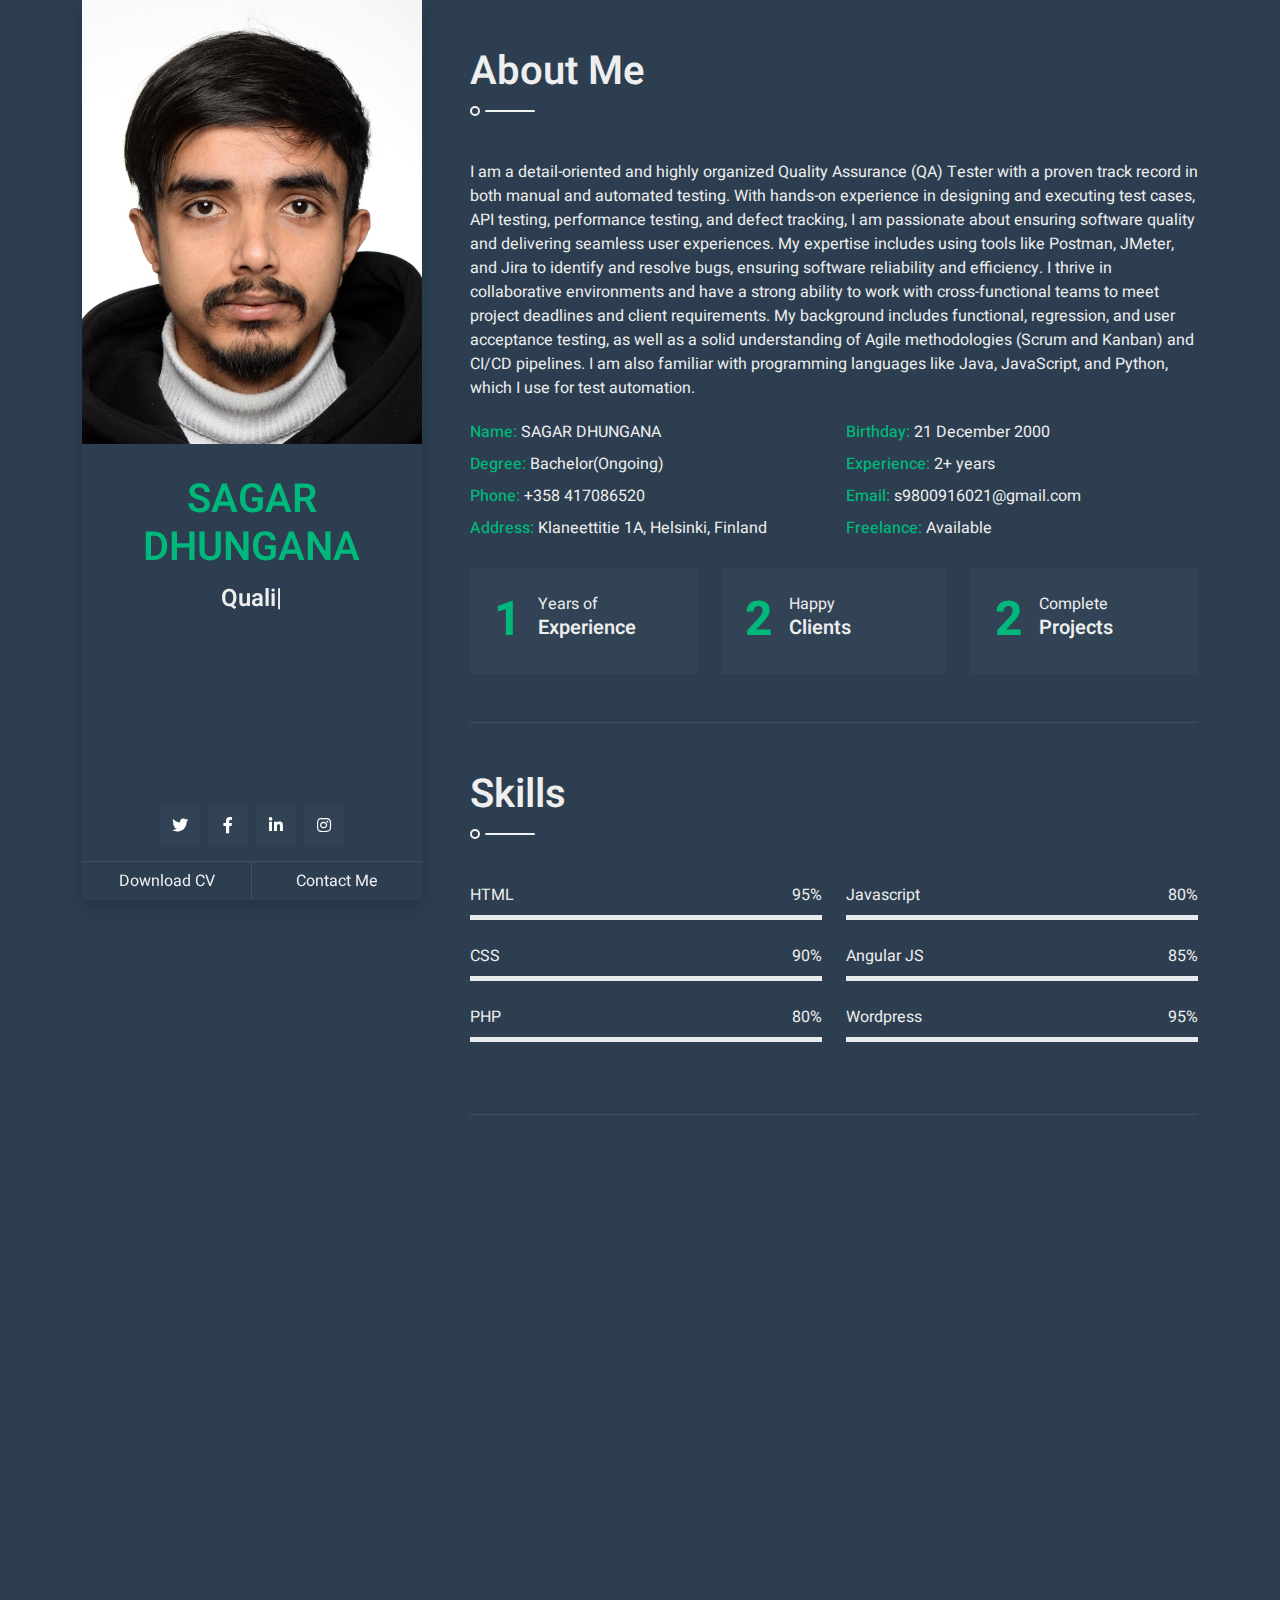
==== index.html @ ce271935 "added work files to repo" ====
<!DOCTYPE html>
<html lang="en">
    <head>
        <met#aeb3b8et="utf-8">
        <title>SAGAR DHUNGANA</title>
        <meta content="width=device-width, initial-scale=1.0" name="viewport">
        <meta content="Free Website Template" name="keywords">
        <meta content="Free Website Template" name="description">

        <!-- Favicon -->
        <link href="img/favicon.ico" rel="icon">

        <!-- Google Web Fonts -->
        <link rel="preconnect" href="https://fonts.googleapis.com">
        <link rel="preconnect" href="https://fonts.gstatic.com" crossorigin>
        <link href="https://fonts.googleapis.com/css2?family=Heebo:wght@300;400;500;600;700&display=swap" rel="stylesheet">

        <!-- Icon Font Stylesheet -->
        <link href="https://cdnjs.cloudflare.com/ajax/libs/font-awesome/5.10.0/css/all.min.css" rel="stylesheet">
        <link href="https://cdn.jsdelivr.net/npm/bootstrap-icons@1.4.1/font/bootstrap-icons.css" rel="stylesheet">

        <!-- Libraries Stylesheet -->
        <link href="lib/owlcarousel/assets/owl.carousel.min.css" rel="stylesheet">
        <link href="lib/lightbox/css/lightbox.min.css" rel="stylesheet">
        <link href="lib/animate/animate.min.css" rel="stylesheet">

        <!-- Customized Bootstrap Stylesheet -->
        <link href="css/bootstrap.min.css" rel="stylesheet">

        <!-- Template Stylesheet -->
        <link href="css/style.css" rel="stylesheet">
    </head>

    <body>
        <!-- Spinner Start -->
        <div id="spinner" class="show bg-white position-fixed translate-middle w-100 vh-100 top-50 start-50 d-flex align-items-center justify-content-center">
            <div class="spinner-border text-primary" style="width: 3rem; height: 3rem;" role="status">
                <span class="sr-only">Loading...</span>
            </div>
        </div>
        <!-- Spinner End -->

        <div class="container">
            <div class="row g-5">
                <div class="col-lg-4 sticky-lg-top vh-100">
                    <div class="d-flex flex-column h-100 text-center overflow-auto shadow">
                        <img class="w-100 img-fluid mb-4" src="img/profile.jpg" alt="Image">
                        <h1 class="text-primary mt-2">SAGAR DHUNGANA</h1>
                        <div class="mb-4" style="height: 22px;">
                            <h4 class="typed-text-output d-inline-block text-light"></h4>
                            <div class="typed-text d-none">Quality Analyst, Quality Assuarance Tester, Videographer, Photographer,Video Editor</div>
                        </div>
                        <div class="d-flex justify-content-center mt-auto mb-3">
                            <a class="btn btn-secondary btn-square mx-1" href="#"><i class="fab fa-twitter"></i></a>
                            <a class="btn btn-secondary btn-square mx-1" href="#"><i class="fab fa-facebook-f"></i></a>
                            <a class="btn btn-secondary btn-square mx-1" href="#"><i class="fab fa-linkedin-in"></i></a>
                            <a class="btn btn-secondary btn-square mx-1" href="#"><i class="fab fa-instagram"></i></a>
                        </div>
                        <div class="d-flex align-items-end justify-content-between border-top">
                            <a href="https://drive.google.com/file/d/1ozjaH4yFhE72iXzm7PoNqopV8QDd9-i9/view?usp=drive_link" class="btn w-50 border-end">Download CV</a>
                            <a href="#contact" class="btn w-50 btn-scroll">Contact Me</a>
                        </div>
                    </div>
                </div>
                <div class="col-lg-8">
                    <!-- About Start -->
                    <section class="py-5 border-bottom wow fadeInUp" data-wow-delay="0.1s">
                        <h1 class="title pb-3 mb-5">About Me</h1>
                        <p>I am a detail-oriented and highly organized Quality Assurance (QA) Tester with a proven track record in both manual and automated testing. With hands-on experience in designing and executing test cases, API testing, performance testing, and defect tracking, I am passionate about ensuring software quality and delivering seamless user experiences. My expertise includes using tools like Postman, JMeter, and Jira to identify and resolve bugs, ensuring software reliability and efficiency.

                            I thrive in collaborative environments and have a strong ability to work with cross-functional teams to meet project deadlines and client requirements. My background includes functional, regression, and user acceptance testing, as well as a solid understanding of Agile methodologies (Scrum and Kanban) and CI/CD pipelines. I am also familiar with programming languages like Java, JavaScript, and Python, which I use for test automation.                        
                            <div class="row mb-4">
                            <div class="col-sm-6 py-1">
                                <span class="fw-medium text-primary">Name:</span> SAGAR DHUNGANA
                            </div>
                            <div class="col-sm-6 py-1">
                                <span class="fw-medium text-primary">Birthday:</span> 21 December 2000
                            </div>
                            <div class="col-sm-6 py-1">
                                <span class="fw-medium text-primary">Degree:</span> Bachelor(Ongoing)
                            </div>
                            <div class="col-sm-6 py-1">
                                <span class="fw-medium text-primary">Experience:</span> 2+ years
                            </div>
                            <div class="col-sm-6 py-1">
                                <span class="fw-medium text-primary">Phone:</span> +358 417086520
                            </div>
                            <div class="col-sm-6 py-1">
                                <span class="fw-medium text-primary">Email:</span> s9800916021@gmail.com
                            </div>
                            <div class="col-sm-6 py-1">
                                <span class="fw-medium text-primary">Address:</span> Klaneettitie 1A, Helsinki, Finland
                            </div>
                            <div class="col-sm-6 py-1">
                                <span class="fw-medium text-primary">Freelance:</span> Available
                            </div>
                        </div>
                        <div class="row g-4">
                            <div class="col-md-4 col-lg-6 col-xl-4">
                                <div class="d-flex bg-secondary p-4">
                                    <h1 class="flex-shrink-0 display-5 text-primary mb-0" data-toggle="counter-up">2</h1>
                                    <div class="ps-3">
                                        <p class="mb-0">Years of</p>
                                        <h5 class="mb-0">Experience</h5>
                                    </div>
                                </div>
                            </div>
                            <div class="col-md-4 col-lg-6 col-xl-4">
                                <div class="d-flex bg-secondary p-4">
                                    <h1 class="flex-shrink-0 display-5 text-primary mb-0" data-toggle="counter-up">5</h1>
                                    <div class="ps-3">
                                        <p class="mb-0">Happy</p>
                                        <h5 class="mb-0">Clients</h5>
                                    </div>
                                </div>
                            </div>
                            <div class="col-md-4 col-lg-6 col-xl-4">
                                <div class="d-flex bg-secondary p-4">
                                    <h1 class="flex-shrink-0 display-5 text-primary mb-0" data-toggle="counter-up">5</h1>
                                    <div class="ps-3">
                                        <p class="mb-0">Complete</p>
                                        <h5 class="mb-0">Projects</h5>
                                    </div>
                                </div>
                            </div>
                        </div>
                    </section>
                    <!-- About End -->

                    <!-- Skills Start -->
                    <section class="py-5 border-bottom wow fadeInUp" data-wow-delay="0.1s">
                        <h1 class="title pb-3 mb-5">Skills</h1>
                        <div class="row">
                            <div class="col-sm-6">
                                <div class="skill mb-4">
                                    <div class="d-flex justify-content-between">
                                        <p class="mb-2">HTML</p>
                                        <p class="mb-2">95%</p>
                                    </div>
                                    <div class="progress">
                                        <div class="progress-bar bg-primary" role="progressbar" aria-valuenow="95" aria-valuemin="0" aria-valuemax="100"></div>
                                    </div>
                                </div>
                                <div class="skill mb-4">
                                    <div class="d-flex justify-content-between">
                                        <p class="mb-2">CSS</p>
                                        <p class="mb-2">90%</p>
                                    </div>
                                    <div class="progress">
                                        <div class="progress-bar bg-warning" role="progressbar" aria-valuenow="85" aria-valuemin="0" aria-valuemax="100"></div>
                                    </div>
                                </div>
                                <div class="skill mb-4">
                                    <div class="d-flex justify-content-between">
                                        <p class="mb-2">PHP</p>
                                        <p class="mb-2">80%</p>
                                    </div>
                                    <div class="progress">
                                        <div class="progress-bar bg-danger" role="progressbar" aria-valuenow="90" aria-valuemin="0" aria-valuemax="100"></div>
                                    </div>
                                </div>
                            </div>
                            <div class="col-sm-6">
                                <div class="skill mb-4">
                                    <div class="d-flex justify-content-between">
                                        <p class="mb-2">Javascript</p>
                                        <p class="mb-2">80%</p>
                                    </div>
                                    <div class="progress">
                                        <div class="progress-bar bg-danger" role="progressbar" aria-valuenow="90" aria-valuemin="0" aria-valuemax="100"></div>
                                    </div>
                                </div>
                                <div class="skill mb-4">
                                    <div class="d-flex justify-content-between">
                                        <p class="mb-2">Angular JS</p>
                                        <p class="mb-2">85%</p>
                                    </div>
                                    <div class="progress">
                                        <div class="progress-bar bg-success" role="progressbar" aria-valuenow="95" aria-valuemin="0" aria-valuemax="100"></div>
                                    </div>
                                </div>
                                <div class="skill mb-4">
                                    <div class="d-flex justify-content-between">
                                        <p class="mb-2">Wordpress</p>
                                        <p class="mb-2">95%</p>
                                    </div>
                                    <div class="progress">
                                        <div class="progress-bar bg-info" role="progressbar" aria-valuenow="85" aria-valuemin="0" aria-valuemax="100"></div>
                                    </div>
                                </div>
                            </div>
                        </div>
                    </section>
                    <!-- Skills End -->

                    <!-- Expericence Start -->
                    <section class="py-5 wow fadeInUp" data-wow-delay="0.1s">
                        <h1 class="title pb-3 mb-5">Expericence</h1>
                        <div class="border-start border-2 border-light pt-2 ps-5">
                            <div class="position-relative mb-4">
                                <span class="bi bi-arrow-right fs-4 text-light position-absolute" style="top: -5px; left: -50px;"></span>
                                <h5 class="mb-1">Quality Assuarance Tester</h5>
                                <p class="mb-2">Velocis Core | <small>Mar 2024 - Feb 2025</small></p>
                                <p>Designed and executed detailed test cases to ensure software functionality and performance, conducting manual testing to identify bugs, usability issues, and inconsistencies. Performed API testing using Postman for seamless backend integration and conducted performance testing with JMeter to assess system reliability and efficiency. Documented and tracked defects using Jira, collaborating with developers for resolution while performing functional, regression, and user acceptance testing. Ensured adherence to quality standards, project deadlines, and client requirements to deliver high-quality software solutions.                            </div>
                            <div class="position-relative mb-4">
                                <span class="bi bi-arrow-right fs-4 text-light position-absolute" style="top: -5px; left: -50px;"></span>
                                <h5 class="mb-1">QA Trainee</h5>
                                <p class="mb-2">Softmind Technologies | <small>Oct 2023 - Jan 2024</small></p>
                                <p>Assisted in manual and automated testing of web and mobile applications by designing and executing test cases to identify software defects and ensure quality standards. Collaborated with developers to report and troubleshoot bugs using issue-tracking tools while performing functional, regression, and usability testing to enhance user experience. Documented test results, defects, and improvements to optimize software performance and gained hands-on experience with various testing tools and methodologies. Ensured compliance with software testing standards and best practices to deliver reliable and high-quality applications.                            </div>
                            <div class="position-relative mb-4">
                                <span class="bi bi-arrow-right fs-4 text-light position-absolute" style="top: -5px; left: -50px;"></span>
                                <h5 class="mb-1">Enumerator</h5>
                                <p class="mb-2">Biratnagar Municipality Office, Biratnagar, Nepal | <small>Feb 2022 - Jul 2022</small></p>
                                <p>Conducted in-person and phone interviews with over 1,000 respondents for data collection, ensuring accurate entry into electronic databases while performing data cleaning and validation. Carried out quality checks to identify and rectify inconsistencies in collected data, enhancing overall data integrity. Additionally, prepared detailed field reports and presented key findings to project managers and stakeholders to support informed decision-making.                            </div>
                        </div>
                    </section>
                    <!-- Expericence End -->

                   

                    <!-- Services Start -->
                    <section class="py-5 border-bottom wow fadeInUp" data-wow-delay="0.1s">
                        <h1 class="title pb-3 mb-5">Services</h1>
                        <div class="row g-4">
                            <div class="col-md-6">
                                <div class="service-item">
                                    <i class="fa fa-2x fa-laptop-code mx-auto mb-4"></i>
                                    <h5 class="mb-2">Quality Analysis</h5>
                                    <p class="mb-0">I offer comprehensive software testing to ensure your applications run smoothly and efficiently. Using Postman, I conduct API testing to verify seamless backend integration. With JMeter, I perform performance testing to assess system reliability under different loads. Additionally, I provide manual and automated testing to identify bugs, ensure functionality, and enhance user experience. Let me help you deliver high-quality, error-free software! 🚀                                </div>
                            </div>
                            
                            <div class="col-md-6">
                                <div class="service-item">
                                    <i class="fa fa-2x fa-search mx-auto mb-4"></i>
                                    <h5 class="mb-2">SEO Services</h5>
                                    <p class="mb-0">  Boost your online visibility and drive more traffic with my SEO services. I optimize your website for search engines, improving rankings through keyword research, on-page and off-page SEO, technical SEO, and content optimization. By enhancing site speed, mobile responsiveness, and user experience, I help your business attract the right audience and achieve long-term success. Let’s elevate your online presence and grow your brand! 🚀                               </div>
                            </div>
                            <div class="col-md-6">
                                <div class="service-item">
                                    <i class="fa fa-2x fa-edit mx-auto mb-4"></i>
                                    <h5 class="mb-2">Content Creation</h5>
                                    <p class="mb-0">Engage your audience with high-quality, compelling content tailored to your brand. I offer blog writing, website content, social media posts, and SEO-friendly articles that capture attention and drive engagement. Whether you need informative articles, creative copy, or persuasive marketing content, I craft words that resonate with your audience and boost your online presence. Let’s create content that stands out! 🚀 </div>
                            </div>
                        </div>
                    </section>
                    <!-- Services End -->

                    <!-- Portfolio Start -->
                    <section class="py-5 border-bottom wow fadeInUp" data-wow-delay="0.1s">
                        <h1 class="title pb-3 mb-5">Portfolio</h1>
                        <div class="row">
                            <div class="col-12">
                                <div class="row">
                                    <div class="col-12 text-center mb-2">
                                        <ul class="list-inline mb-4" id="portfolio-flters">
                                            <li class="btn btn-secondary active"  data-filter="*"><i class="fa fa-star me-2"></i>All</li>
                                            <li class="btn btn-secondary" data-filter=".first"><i class="fa fa-laptop-code me-2"></i>Mobile Testing</li>
                                            <li class="btn btn-secondary" data-filter=".second"><i class="fa fa-mobile-alt me-2"></i>Content Creation</li>
                                        </ul>
                                    </div>
                                </div>
                                <div class="row portfolio-container">
                                    <div class="col-md-6 mb-4 portfolio-item first">
                                        <div class="position-relative overflow-hidden mb-2">
                                            <img class="img-fluid w-100" src="img/portfolio-1.jpg" alt="">
                                            <div class="portfolio-btn d-flex align-items-center justify-content-center">
                                                <a href="img/portfolio-1.jpg" data-lightbox="portfolio">
                                                    <i class="bi bi-plus text-light"></i>
                                                </a>
                                            </div>
                                        </div>
                                    </div>
                                    <div class="col-md-6 mb-4 portfolio-item second">
                                        <div class="position-relative overflow-hidden mb-2">
                                            <img class="img-fluid w-100" src="img/portfolio-2.jpg" alt="">
                                            <div class="portfolio-btn d-flex align-items-center justify-content-center">
                                                <a href="img/portfolio-2.jpg" data-lightbox="portfolio">
                                                    <i class="bi bi-plus text-light"></i>
                                                </a>
                                            </div>
                                        </div>
                                    </div>
                                    <div class="col-md-6 mb-4 portfolio-item first">
                                        <div class="position-relative overflow-hidden mb-2">
                                            <img class="img-fluid w-100" src="img/portfolio-3.jpg" alt="">
                                            <div class="portfolio-btn d-flex align-items-center justify-content-center">
                                                <a href="img/portfolio-3.jpg" data-lightbox="portfolio">
                                                    <i class="bi bi-plus text-light"></i>
                                                </a>
                                            </div>
                                        </div>
                                    </div>
                                    <div class="col-md-6 mb-4 portfolio-item second">
                                        <div class="position-relative overflow-hidden mb-2">
                                            <img class="img-fluid w-100" src="img/portfolio-4.jpg" alt="">
                                            <div class="portfolio-btn d-flex align-items-center justify-content-center">
                                                <a href="img/portfolio-4.jpg" data-lightbox="portfolio">
                                                    <i class="bi bi-plus text-light"></i>
                                                </a>
                                            </div>
                                        </div>
                                    </div>
                                </div>
                            </div>
                        </div>
                    </section>
                    <!-- Portfolio End -->

                   
                    <!-- Contact Start -->
<section class="py-5 wow fadeInUp" data-wow-delay="0.1s" id="contact">
    <h1 class="title pb-3 mb-5 text-white">Contact Me</h1>
    <p class="mb-4 text-light">Feel free to reach out to me. I will get back to you as soon as possible.</p>
    <div id="responseMessage"></div> <!-- Response Message -->
    <form id="contactForm">
        <div class="row g-3">
            <div class="col-md-6">
                <div class="form-floating">
                    <input type="text" class="form-control border-0 bg-secondary text-white" id="name" placeholder="Your Name" required>
                    <label for="name" class="text-light">Your Name</label>
                </div>
            </div>
            <div class="col-md-6">
                <div class="form-floating">
                    <input type="email" class="form-control border-0 bg-secondary text-white" id="email" placeholder="Your Email" required>
                    <label for="email" class="text-light">Your Email</label>
                </div>
            </div>
            <div class="col-12">
                <div class="form-floating">
                    <input type="text" class="form-control border-0 bg-secondary text-white" id="subject" placeholder="Subject" required>
                    <label for="subject" class="text-light">Subject</label>
                </div>
            </div>
            <div class="col-12">
                <div class="form-floating">
                    <textarea class="form-control border-0 bg-secondary text-white" placeholder="Leave a message here" id="message" style="height: 200px" required></textarea>
                    <label for="message" class="text-light">Message</label>
                </div>
            </div>
            <div class="col-12">
                <button class="btn btn-primary w-100 py-3" type="submit">Send Message</button>
            </div>
        </div>
    </form>
</section>
<!-- Contact End -->

<!--to be pasted here-->
<script>
    // 🔥 Initialize Firebase
    firebase.initializeApp(firebaseConfig);
    // ✅ Handle Form Submission
    document.getElementById("contactForm").addEventListener("submit", function (event) {
        event.preventDefault();

        let name = document.getElementById("name").value.trim();
        let email = document.getElementById("email").value.trim();
        let subject = document.getElementById("subject").value.trim();
        let message = document.getElementById("message").value.trim();

        if (!name || !email || !subject || !message) {
            document.getElementById("responseMessage").innerHTML = '<div class="alert alert-danger">All fields are required!</div>';
            return;
        }

        db.collection("messages").add({
            name: name,
            email: email,
            subject: subject,
            message: message,
            timestamp: firebase.firestore.FieldValue.serverTimestamp()
        })
        .then(() => {
            document.getElementById("responseMessage").innerHTML = '<div class="alert alert-success">Message sent successfully!</div>';
            document.getElementById("contactForm").reset(); // Clear form
        })
        .catch(error => {
            console.error("Error sending message:", error);
            document.getElementById("responseMessage").innerHTML = '<div class="alert alert-danger">Error sending message. Try again!</div>';
        });
    });
</script>


                    <!-- Footer Start -->
                    <section class="wow fadeIn" data-wow-delay="0.1s">
                        <div class="bg-secondary text-light text-center p-5">
                            <div class="d-flex justify-content-center mb-4">
                                <a class="btn btn-dark btn-square mx-1" href="#"><i class="fab fa-twitter"></i></a>
                                <a class="btn btn-dark btn-square mx-1" href="#"><i class="fab fa-facebook-f"></i></a>
                                <a class="btn btn-dark btn-square mx-1" href="#"><i class="fab fa-linkedin-in"></i></a>
                                <a class="btn btn-dark btn-square mx-1" href="https://www.instagram.com/sagardhungana944/"><i class="fab fa-instagram"></i></a>
                            </div>
                            <div class="d-flex justify-content-center mb-3">
                                <a class="text-light px-3 border-end" href="privacy.html">Privacy</a>
                                <a class="text-light px-3 border-end" href="terms.html">Terms</a>
                                <a class="text-light px-3 border-end" href="faqs.html">FAQs</a>
                                <a class="text-light px-3" href="help.html">Help</a>
                            </div>
							
							<p class="m-0">&copy; All Rights Reserved. Designed by <a href="https://sagardhungana988.com.np">Sagar Dhungana</a></p>
                        </div>
                    </section>
                    <!-- Footer End -->
                </div>
            </div>
        </div>

        
        <!-- Back to Top -->
        <a href="#" class="back-to-top"><i class="fa fa-angle-double-up"></i></a>
        
        <!-- JavaScript Libraries -->
        <script src="https://code.jquery.com/jquery-3.4.1.min.js"></script>
        <script src="https://stackpath.bootstrapcdn.com/bootstrap/4.4.1/js/bootstrap.bundle.min.js"></script>
        <script src="lib/wow/wow.min.js"></script>
        <script src="lib/typed/typed.min.js"></script>
        <script src="lib/easing/easing.min.js"></script>
        <script src="lib/waypoints/waypoints.min.js"></script>
        <script src="lib/counterup/counterup.min.js"></script>
        <script src="lib/owlcarousel/owl.carousel.min.js"></script>
        <script src="lib/isotope/isotope.pkgd.min.js"></script>
        <script src="lib/lightbox/js/lightbox.min.js"></script>

        <!-- Contact Javascript File -->
        <script src="mail/jqBootstrapValidation.min.js"></script>
        <script src="mail/contact.js"></script>

        <!-- Template Javascript -->
        <script src="js/main.js"></script>
    </body>
</html>
---- css/style.css ----
/********** Template CSS **********/
:root {
  --primary: #00B87B;
  --secondary: #314355;
  --light: #F2F2F2;
  --dark: #2C3E50;
}

#spinner {
  opacity: 0;
  visibility: hidden;
  transition: opacity .5s ease-out, visibility 0s linear .5s;
  z-index: 99999;
}

#spinner.show {
  transition: opacity .5s ease-out, visibility 0s linear 0s;
  visibility: visible;
  opacity: 1;
}

@media (max-width: 991.98px) {
  .sticky-lg-top.vh-100 {
    height: 100% !important;
  }
}

.fw-semi-bold {
  font-weight: 600;
}

.fw-medium {
  font-weight: 500;
}

.btn-square {
  width: 40px;
  height: 40px;
}

.btn-sm-square {
  width: 30px;
  height: 30px;
}

.btn-lg-square {
  width: 50px;
  height: 50px;
}

.btn-square,
.btn-sm-square,
.btn-lg-square {
  padding: 0;
  display: flex;
  align-items: center;
  justify-content: center;
}

.btn.btn-primary {
  color: #FFFFFF;
}

.typed-cursor {
  font-size: 25px;
  color: var(--light);
}

.back-to-top {
  position: fixed;
  display: none;
  width: 30px;
  height: 30px;
  text-align: center;
  line-height: 1;
  font-size: 30px;
  right: 30px;
  bottom: 30px;
  transition: background 0.5s;
  z-index: 11;
}

.back-to-top i {
  color: var(--primary);
}

.back-to-top i:hover {
  color: var(--dark);
}

.back-to-top {
  -webkit-animation: action 1s infinite alternate;
  animation: action 1s infinite alternate;
}

@-webkit-keyframes action {
  0% {
    transform: translateY(0);
  }

  100% {
    transform: translateY(-15px);
  }
}

@keyframes action {
  0% {
    transform: translateY(0);
  }

  100% {
    transform: translateY(-15px);
  }
}

.title {
  position: relative;
}

.title::before {
  position: absolute;
  content: "";
  width: 10px;
  height: 10px;
  bottom: -4px;
  left: 0;
  border: 2px solid var(--light);
  border-radius: 10px;
}

.title::after {
  position: absolute;
  content: "";
  width: 50px;
  height: 2px;
  bottom: 0;
  left: 15px;
  border-radius: 2px;
  background: var(--light);
}

.progress {
  height: 5px;
}

.progress .progress-bar {
  width: 0px;
  transition: 2s;
}

.service-item {
  padding: 30px;
  text-align: center;
  background: var(--secondary);
}

.service-item i {
  width: 75px;
  height: 75px;
  display: flex;
  align-items: center;
  justify-content: center;
  background: var(--light);
  color: var(--primary);
  transition: .5s;
}

.service-item:hover i {
  background: var(--primary);
  color: var(--light);
}

.portfolio-item .portfolio-btn {
  position: absolute;
  width: 0;
  height: 0;
  top: 50%;
  left: 50%;
  font-size: 90px;
  background: rgba(44, 62, 80, .9);
  opacity: 0;
  transition: .5s;
}

.portfolio-item:hover .portfolio-btn {
  opacity: 1;
  width: calc(100% - 60px);
  height: calc(100% - 60px);
  top: 30px;
  left: 30px;
}

.portfolio-item i {
  opacity: 0;
  transition: .3s;
  transition-delay: .3s;
}

.portfolio-item:hover i {
  opacity: 1;
}

.testimonial-carousel .owl-dots {
  margin-top: 25px;
  text-align: center;
}

.testimonial-carousel .owl-dot {
  display: inline-block;
  margin: 0 5px;
  width: 15px;
  height: 15px;
  background: var(--light);
}

.testimonial-carousel .owl-dot.active {
  background: var(--primary);
}
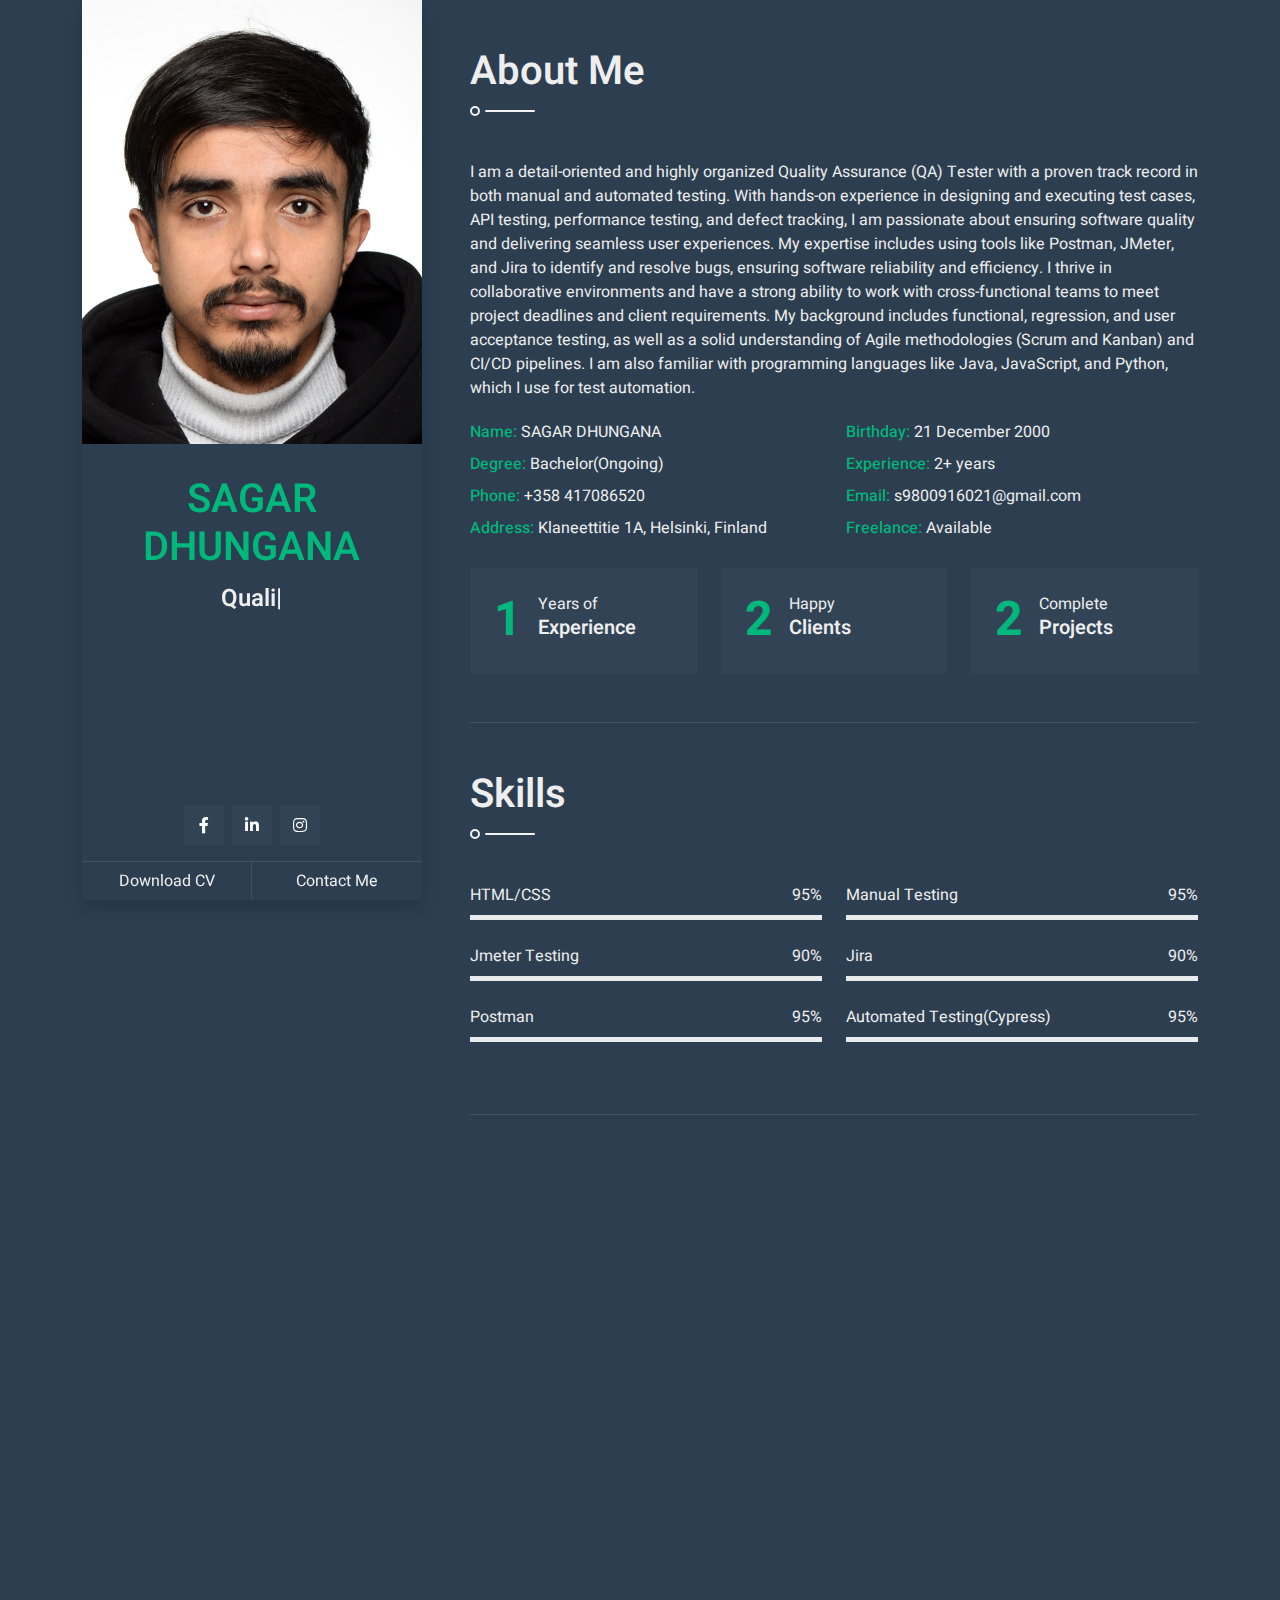
==== commit d91e5500: "Update index.html" ====
--- a/index.html
+++ b/index.html
@@ -51,10 +51,9 @@
                             <div class="typed-text d-none">Quality Analyst, Quality Assuarance Tester, Videographer, Photographer,Video Editor</div>
                         </div>
                         <div class="d-flex justify-content-center mt-auto mb-3">
-                            <a class="btn btn-secondary btn-square mx-1" href="#"><i class="fab fa-twitter"></i></a>
-                            <a class="btn btn-secondary btn-square mx-1" href="#"><i class="fab fa-facebook-f"></i></a>
-                            <a class="btn btn-secondary btn-square mx-1" href="#"><i class="fab fa-linkedin-in"></i></a>
-                            <a class="btn btn-secondary btn-square mx-1" href="#"><i class="fab fa-instagram"></i></a>
+                            <a class="btn btn-secondary btn-square mx-1" href="https://www.facebook.com/sagar.dhungana.79219"><i class="fab fa-facebook-f"></i></a>
+                            <a class="btn btn-secondary btn-square mx-1" href="https://www.linkedin.com/in/sagar-dhungana-a32356314"><i class="fab fa-linkedin-in"></i></a>
+                            <a class="btn btn-secondary btn-square mx-1" href="https://www.instagram.com/sagardhungana944"><i class="fab fa-instagram"></i></a>
                         </div>
                         <div class="d-flex align-items-end justify-content-between border-top">
                             <a href="https://drive.google.com/file/d/1ozjaH4yFhE72iXzm7PoNqopV8QDd9-i9/view?usp=drive_link" class="btn w-50 border-end">Download CV</a>
@@ -134,7 +133,7 @@
                             <div class="col-sm-6">
                                 <div class="skill mb-4">
                                     <div class="d-flex justify-content-between">
-                                        <p class="mb-2">HTML</p>
+                                        <p class="mb-2">HTML/CSS</p>
                                         <p class="mb-2">95%</p>
                                     </div>
                                     <div class="progress">
@@ -143,7 +142,7 @@
                                 </div>
                                 <div class="skill mb-4">
                                     <div class="d-flex justify-content-between">
-                                        <p class="mb-2">CSS</p>
+                                        <p class="mb-2">Jmeter Testing</p>
                                         <p class="mb-2">90%</p>
                                     </div>
                                     <div class="progress">
@@ -152,8 +151,8 @@
                                 </div>
                                 <div class="skill mb-4">
                                     <div class="d-flex justify-content-between">
-                                        <p class="mb-2">PHP</p>
-                                        <p class="mb-2">80%</p>
+                                        <p class="mb-2">Postman</p>
+                                        <p class="mb-2">95%</p>
                                     </div>
                                     <div class="progress">
                                         <div class="progress-bar bg-danger" role="progressbar" aria-valuenow="90" aria-valuemin="0" aria-valuemax="100"></div>
@@ -163,8 +162,8 @@
                             <div class="col-sm-6">
                                 <div class="skill mb-4">
                                     <div class="d-flex justify-content-between">
-                                        <p class="mb-2">Javascript</p>
-                                        <p class="mb-2">80%</p>
+                                        <p class="mb-2">Manual Testing</p>
+                                        <p class="mb-2">95%</p>
                                     </div>
                                     <div class="progress">
                                         <div class="progress-bar bg-danger" role="progressbar" aria-valuenow="90" aria-valuemin="0" aria-valuemax="100"></div>
@@ -172,8 +171,8 @@
                                 </div>
                                 <div class="skill mb-4">
                                     <div class="d-flex justify-content-between">
-                                        <p class="mb-2">Angular JS</p>
-                                        <p class="mb-2">85%</p>
+                                        <p class="mb-2">Jira</p>
+                                        <p class="mb-2">90%</p>
                                     </div>
                                     <div class="progress">
                                         <div class="progress-bar bg-success" role="progressbar" aria-valuenow="95" aria-valuemin="0" aria-valuemax="100"></div>
@@ -181,7 +180,7 @@
                                 </div>
                                 <div class="skill mb-4">
                                     <div class="d-flex justify-content-between">
-                                        <p class="mb-2">Wordpress</p>
+                                        <p class="mb-2">Automated Testing(Cypress)</p>
                                         <p class="mb-2">95%</p>
                                     </div>
                                     <div class="progress">
@@ -387,10 +386,9 @@
                     <section class="wow fadeIn" data-wow-delay="0.1s">
                         <div class="bg-secondary text-light text-center p-5">
                             <div class="d-flex justify-content-center mb-4">
-                                <a class="btn btn-dark btn-square mx-1" href="#"><i class="fab fa-twitter"></i></a>
-                                <a class="btn btn-dark btn-square mx-1" href="#"><i class="fab fa-facebook-f"></i></a>
-                                <a class="btn btn-dark btn-square mx-1" href="#"><i class="fab fa-linkedin-in"></i></a>
-                                <a class="btn btn-dark btn-square mx-1" href="https://www.instagram.com/sagardhungana944/"><i class="fab fa-instagram"></i></a>
+                                <a class="btn btn-secondary btn-square mx-1" href="https://www.facebook.com/sagar.dhungana.79219"><i class="fab fa-facebook-f"></i></a>
+                            <a class="btn btn-secondary btn-square mx-1" href="https://www.linkedin.com/in/sagar-dhungana-a32356314"><i class="fab fa-linkedin-in"></i></a>
+                            <a class="btn btn-secondary btn-square mx-1" href="https://www.instagram.com/sagardhungana944"><i class="fab fa-instagram"></i></a>a>
                             </div>
                             <div class="d-flex justify-content-center mb-3">
                                 <a class="text-light px-3 border-end" href="privacy.html">Privacy</a>
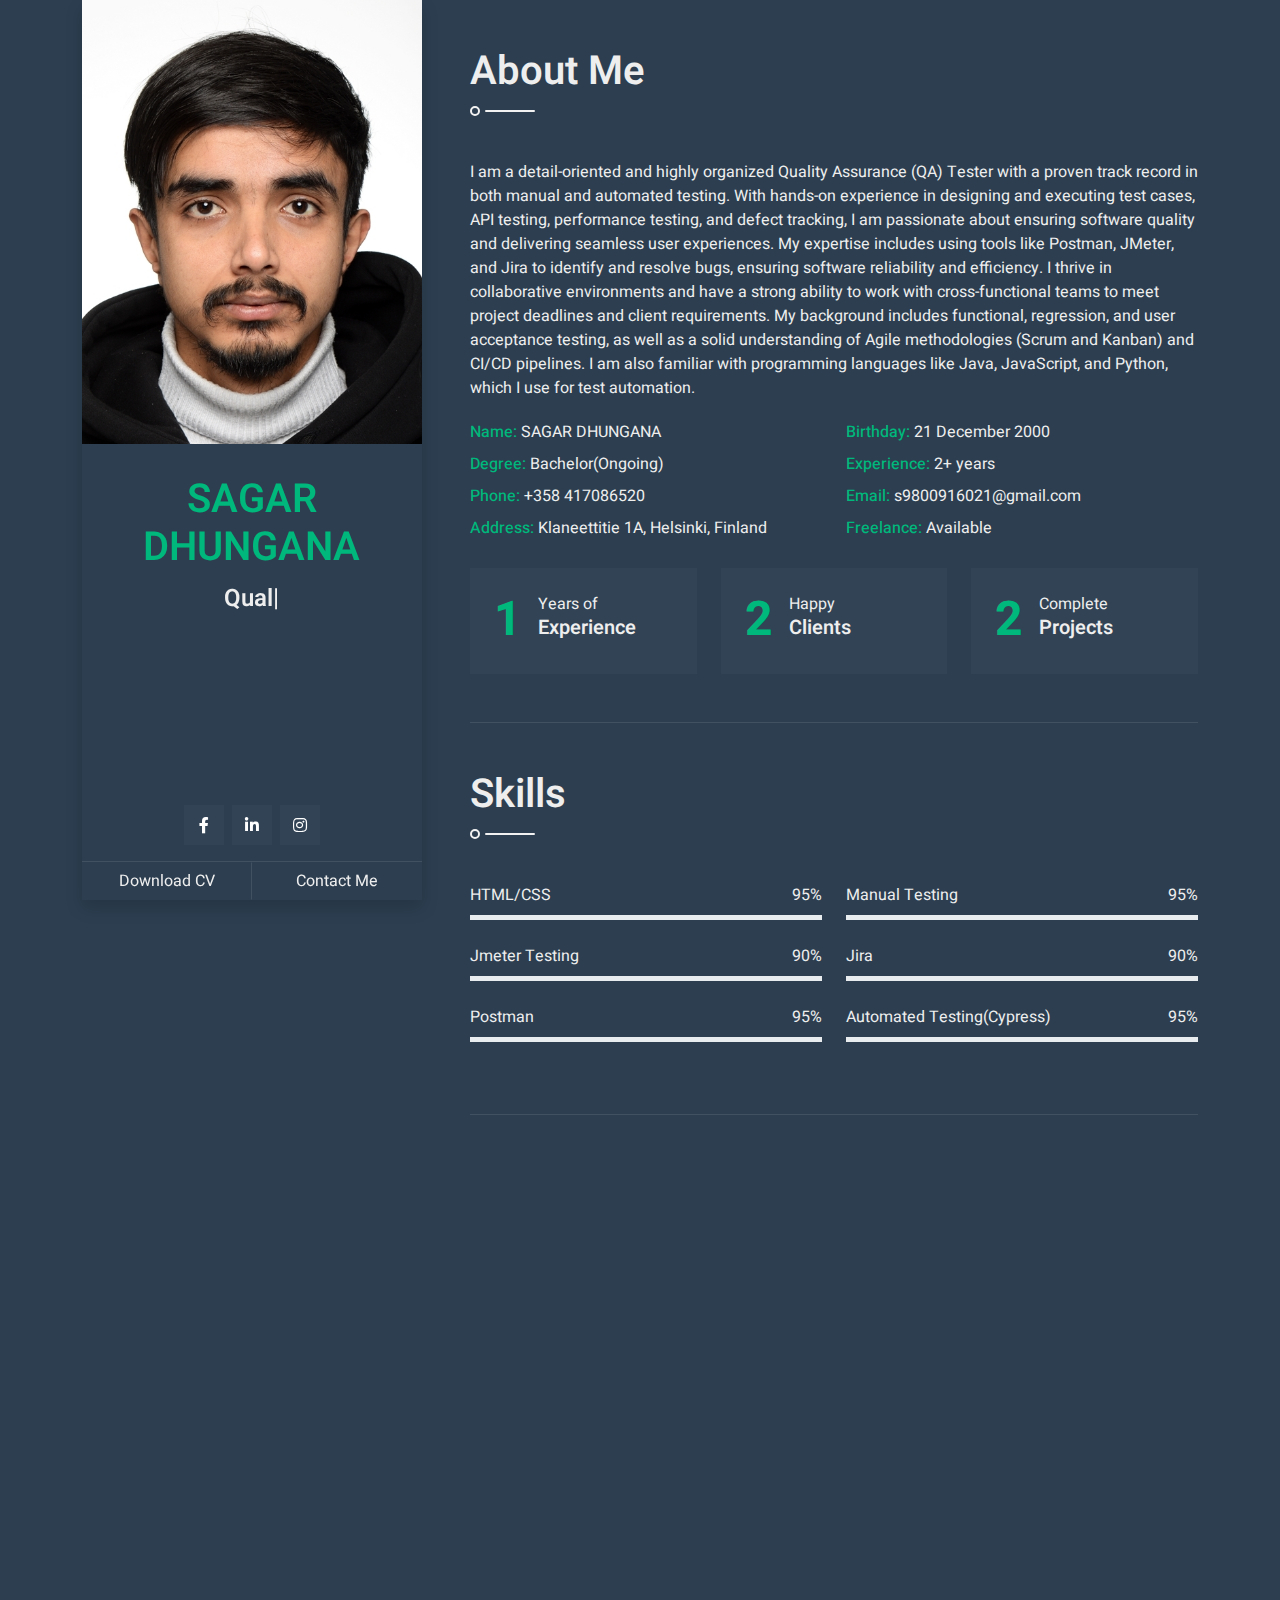
==== commit 8bd155bd: "Update firebase info.html" ====
--- a/index.html
+++ b/index.html
@@ -345,11 +345,17 @@
 </section>
 <!-- Contact End -->
 
-<!--to be pasted here-->
 <script>
-    // 🔥 Initialize Firebase
+  // ✅ Firebase Configuration
+  const firebaseConfig = {
+    apiKey: "AIzaSyASAv1KfwmvWyKGyNpMapfnrg3gXGdPPVM",
+    authDomain: "socialmediaclone-b9b3f.firebaseapp.com",
+    projectId: "socialmediaclone-b9b3f",
+    storageBucket: "socialmediaclone-b9b3f.firebasestorage.app",
+    messagingSenderId: "649948215169",
+    appId: "1:649948215169:web:6a7c613d0334758d61da80"
+  };
     firebase.initializeApp(firebaseConfig);
-    // ✅ Handle Form Submission
     document.getElementById("contactForm").addEventListener("submit", function (event) {
         event.preventDefault();
 
@@ -388,7 +394,7 @@
                             <div class="d-flex justify-content-center mb-4">
                                 <a class="btn btn-secondary btn-square mx-1" href="https://www.facebook.com/sagar.dhungana.79219"><i class="fab fa-facebook-f"></i></a>
                             <a class="btn btn-secondary btn-square mx-1" href="https://www.linkedin.com/in/sagar-dhungana-a32356314"><i class="fab fa-linkedin-in"></i></a>
-                            <a class="btn btn-secondary btn-square mx-1" href="https://www.instagram.com/sagardhungana944"><i class="fab fa-instagram"></i></a>a>
+                            <a class="btn btn-secondary btn-square mx-1" href="https://www.instagram.com/sagardhungana944"><i class="fab fa-instagram"></i></a>
                             </div>
                             <div class="d-flex justify-content-center mb-3">
                                 <a class="text-light px-3 border-end" href="privacy.html">Privacy</a>
